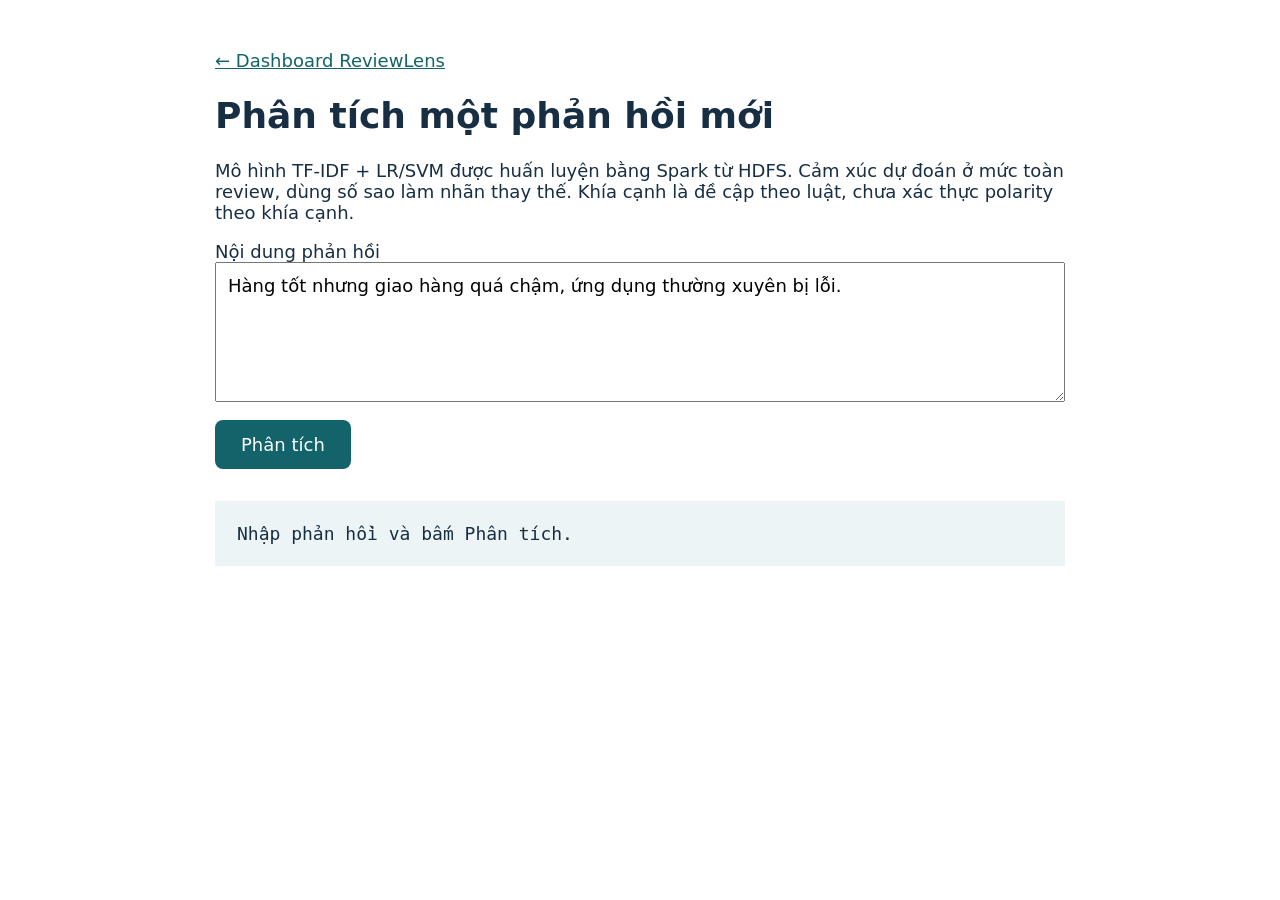
==== dashboard/web/demo.html @ 73335896 "restore-runtime-and-complete-reproducible-bigdata-pipeline" ====
<!doctype html><html lang="vi"><meta charset="utf-8"><meta name="viewport" content="width=device-width,initial-scale=1"><title>ReviewLens Demo mô hình</title><style>body{font:18px system-ui;max-width:850px;margin:50px auto;padding:0 24px;color:#172e43}textarea{width:100%;height:140px;padding:12px;font:inherit;box-sizing:border-box}button{background:#12636a;color:white;border:0;padding:14px 26px;font:inherit;border-radius:8px;margin:14px 0}pre{white-space:pre-wrap;overflow-wrap:anywhere;background:#edf4f5;padding:22px}a{color:#12636a}</style><a href="/">← Dashboard ReviewLens</a><h1>Phân tích một phản hồi mới</h1><p>Mô hình TF-IDF + LR/SVM được huấn luyện bằng Spark từ HDFS. Cảm xúc dự đoán ở mức toàn review, dùng số sao làm nhãn thay thế. Khía cạnh là đề cập theo luật, chưa xác thực polarity theo khía cạnh.</p><form><label for="review">Nội dung phản hồi</label><textarea id="review" maxlength="5000" required>Hàng tốt nhưng giao hàng quá chậm, ứng dụng thường xuyên bị lỗi.</textarea><button>Phân tích</button></form><pre id="result" aria-live="polite">Nhập phản hồi và bấm Phân tích.</pre><script>document.querySelector('form').onsubmit=async e=>{e.preventDefault();const box=document.querySelector('#result');box.textContent='Đang phân tích...';try{const r=await fetch('/api/predict',{method:'POST',headers:{'Content-Type':'application/json'},body:JSON.stringify({review:document.querySelector('#review').value})});const d=await r.json();box.textContent=JSON.stringify(d,null,2)}catch(e){box.textContent=e.message}};</script></html>
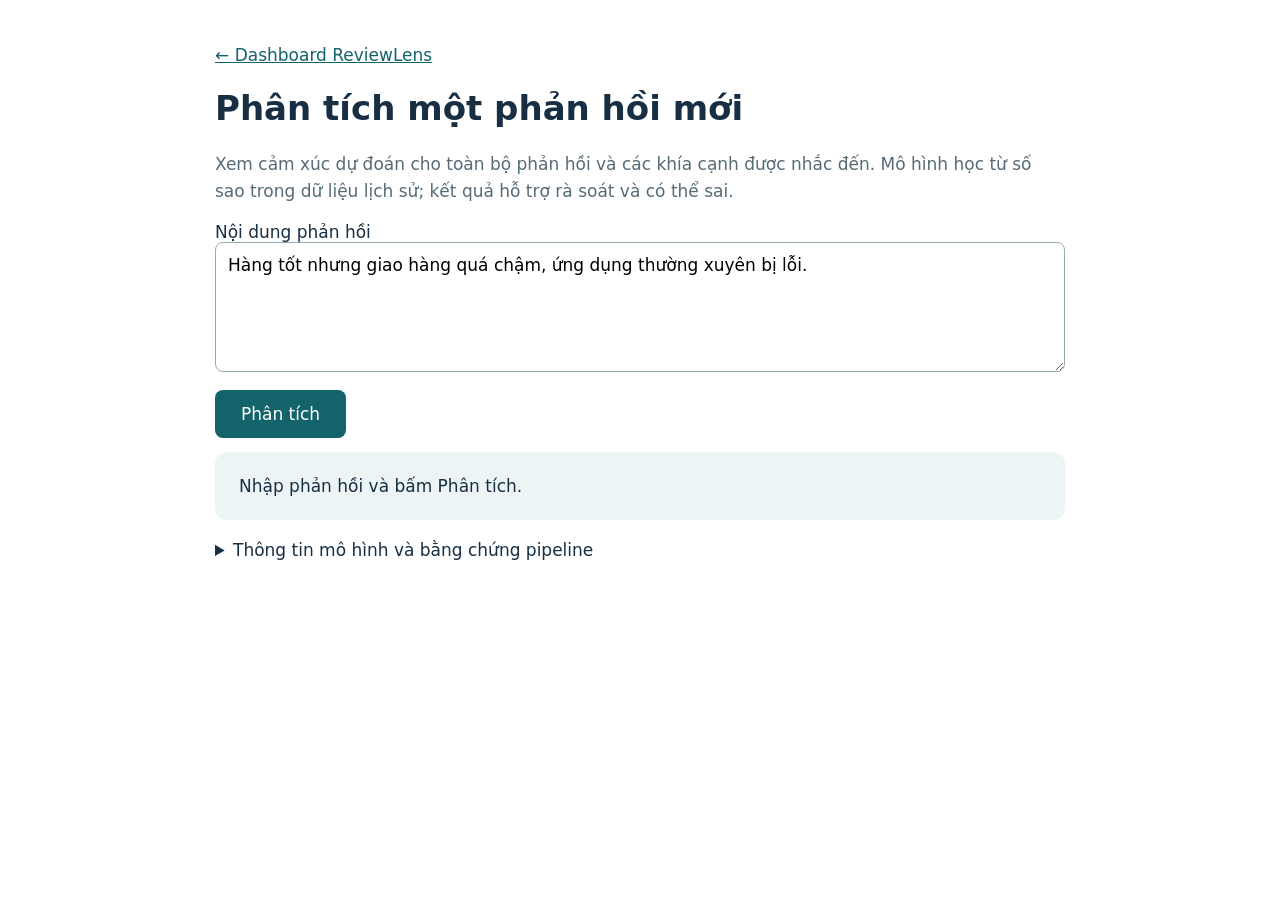
==== commit e12c5bf6: "verify-complete-airflow-run-and-finalize-source-evidence" ====
--- a/dashboard/web/demo.html
+++ b/dashboard/web/demo.html
@@ -1 +1 @@
-<!doctype html><html lang="vi"><meta charset="utf-8"><meta name="viewport" content="width=device-width,initial-scale=1"><title>ReviewLens Demo mô hình</title><style>body{font:18px system-ui;max-width:850px;margin:50px auto;padding:0 24px;color:#172e43}textarea{width:100%;height:140px;padding:12px;font:inherit;box-sizing:border-box}button{background:#12636a;color:white;border:0;padding:14px 26px;font:inherit;border-radius:8px;margin:14px 0}pre{white-space:pre-wrap;overflow-wrap:anywhere;background:#edf4f5;padding:22px}a{color:#12636a}</style><a href="/">← Dashboard ReviewLens</a><h1>Phân tích một phản hồi mới</h1><p>Mô hình TF-IDF + LR/SVM được huấn luyện bằng Spark từ HDFS. Cảm xúc dự đoán ở mức toàn review, dùng số sao làm nhãn thay thế. Khía cạnh là đề cập theo luật, chưa xác thực polarity theo khía cạnh.</p><form><label for="review">Nội dung phản hồi</label><textarea id="review" maxlength="5000" required>Hàng tốt nhưng giao hàng quá chậm, ứng dụng thường xuyên bị lỗi.</textarea><button>Phân tích</button></form><pre id="result" aria-live="polite">Nhập phản hồi và bấm Phân tích.</pre><script>document.querySelector('form').onsubmit=async e=>{e.preventDefault();const box=document.querySelector('#result');box.textContent='Đang phân tích...';try{const r=await fetch('/api/predict',{method:'POST',headers:{'Content-Type':'application/json'},body:JSON.stringify({review:document.querySelector('#review').value})});const d=await r.json();box.textContent=JSON.stringify(d,null,2)}catch(e){box.textContent=e.message}};</script></html>+<!doctype html><html lang="vi"><meta charset="utf-8"><meta name="viewport" content="width=device-width,initial-scale=1"><title>ReviewLens Phân tích phản hồi</title><style>body{font:17px system-ui;max-width:850px;margin:45px auto;padding:0 24px;color:#172e43}textarea{width:100%;height:130px;padding:12px;font:inherit;box-sizing:border-box;border:1px solid #94a9b0;border-radius:8px}button{background:#12636a;color:white;border:0;padding:14px 26px;font:inherit;border-radius:8px;margin:14px 0;cursor:pointer}pre{white-space:pre-wrap;overflow-wrap:anywhere;font-size:13px;background:#edf4f5;padding:20px}a{color:#12636a}.note{color:#566b76;line-height:1.6}.panel{padding:24px;background:#edf4f5;border-radius:12px}.tag{display:inline-block;margin:5px 8px 4px 0;border:1px solid #9bbfc2;border-radius:20px;padding:5px 12px}h2{margin:0 0 14px}details{margin:20px 0}</style><a href="/">← Dashboard ReviewLens</a><h1>Phân tích một phản hồi mới</h1><p class="note">Xem cảm xúc dự đoán cho toàn bộ phản hồi và các khía cạnh được nhắc đến. Mô hình học từ số sao trong dữ liệu lịch sử; kết quả hỗ trợ rà soát và có thể sai.</p><form><label for="review">Nội dung phản hồi</label><textarea id="review" maxlength="5000" required>Hàng tốt nhưng giao hàng quá chậm, ứng dụng thường xuyên bị lỗi.</textarea><button>Phân tích</button></form><section id="result" class="panel" aria-live="polite">Nhập phản hồi và bấm Phân tích.</section><details><summary>Thông tin mô hình và bằng chứng pipeline</summary><p class="note">TF-IDF + LR/SVM huấn luyện bằng Spark từ HDFS. Nhãn 1–2 sao là tiêu cực, 4–5 sao là tích cực; bỏ 3 sao. Khía cạnh được nhận diện theo luật đề cập; cảm xúc không được gán riêng cho từng khía cạnh.</p><pre id="technical-result"></pre></details><script>const names={delivery:'Vận chuyển',product:'Sản phẩm',app:'Ứng dụng',support:'Hỗ trợ',payment:'Thanh toán',promotion:'Giá và khuyến mãi',returns:'Đổi trả và hoàn tiền'};document.querySelector('form').onsubmit=async e=>{e.preventDefault();const box=document.querySelector('#result'),details=document.querySelector('#technical-result');box.textContent='Đang phân tích...';details.textContent='';try{const r=await fetch('/api/predict',{method:'POST',headers:{'Content-Type':'application/json'},body:JSON.stringify({review:document.querySelector('#review').value})});const d=await r.json();if(!r.ok)throw Error(d.error||'Không phân tích được phản hồi.');details.textContent=JSON.stringify(d,null,2);box.replaceChildren();const h=document.createElement('h2');h.textContent='Cảm xúc dự đoán: '+({negative:'Tiêu cực',positive:'Tích cực',uncertain:'Chưa xác định'}[d.sentiment]||'Chưa xác định');box.append(h);const label=document.createElement('p');label.textContent='Khía cạnh được nhắc đến';box.append(label);for(const a of d.aspects_mentioned){const tag=document.createElement('span');tag.className='tag';tag.textContent=names[a]||a;box.append(tag)}if(!d.aspects_mentioned.length){const p=document.createElement('p');p.textContent='Chưa tìm thấy khía cạnh theo bộ luật hiện tại.';box.append(p)}const n=document.createElement('p');n.className='note';n.textContent='Một phản hồi có thể vừa khen vừa chê. Cảm xúc trên đây áp dụng cho toàn review, chưa xác nhận cảm xúc của từng khía cạnh.';box.append(n)}catch(e){box.textContent=e.message}};</script></html>
